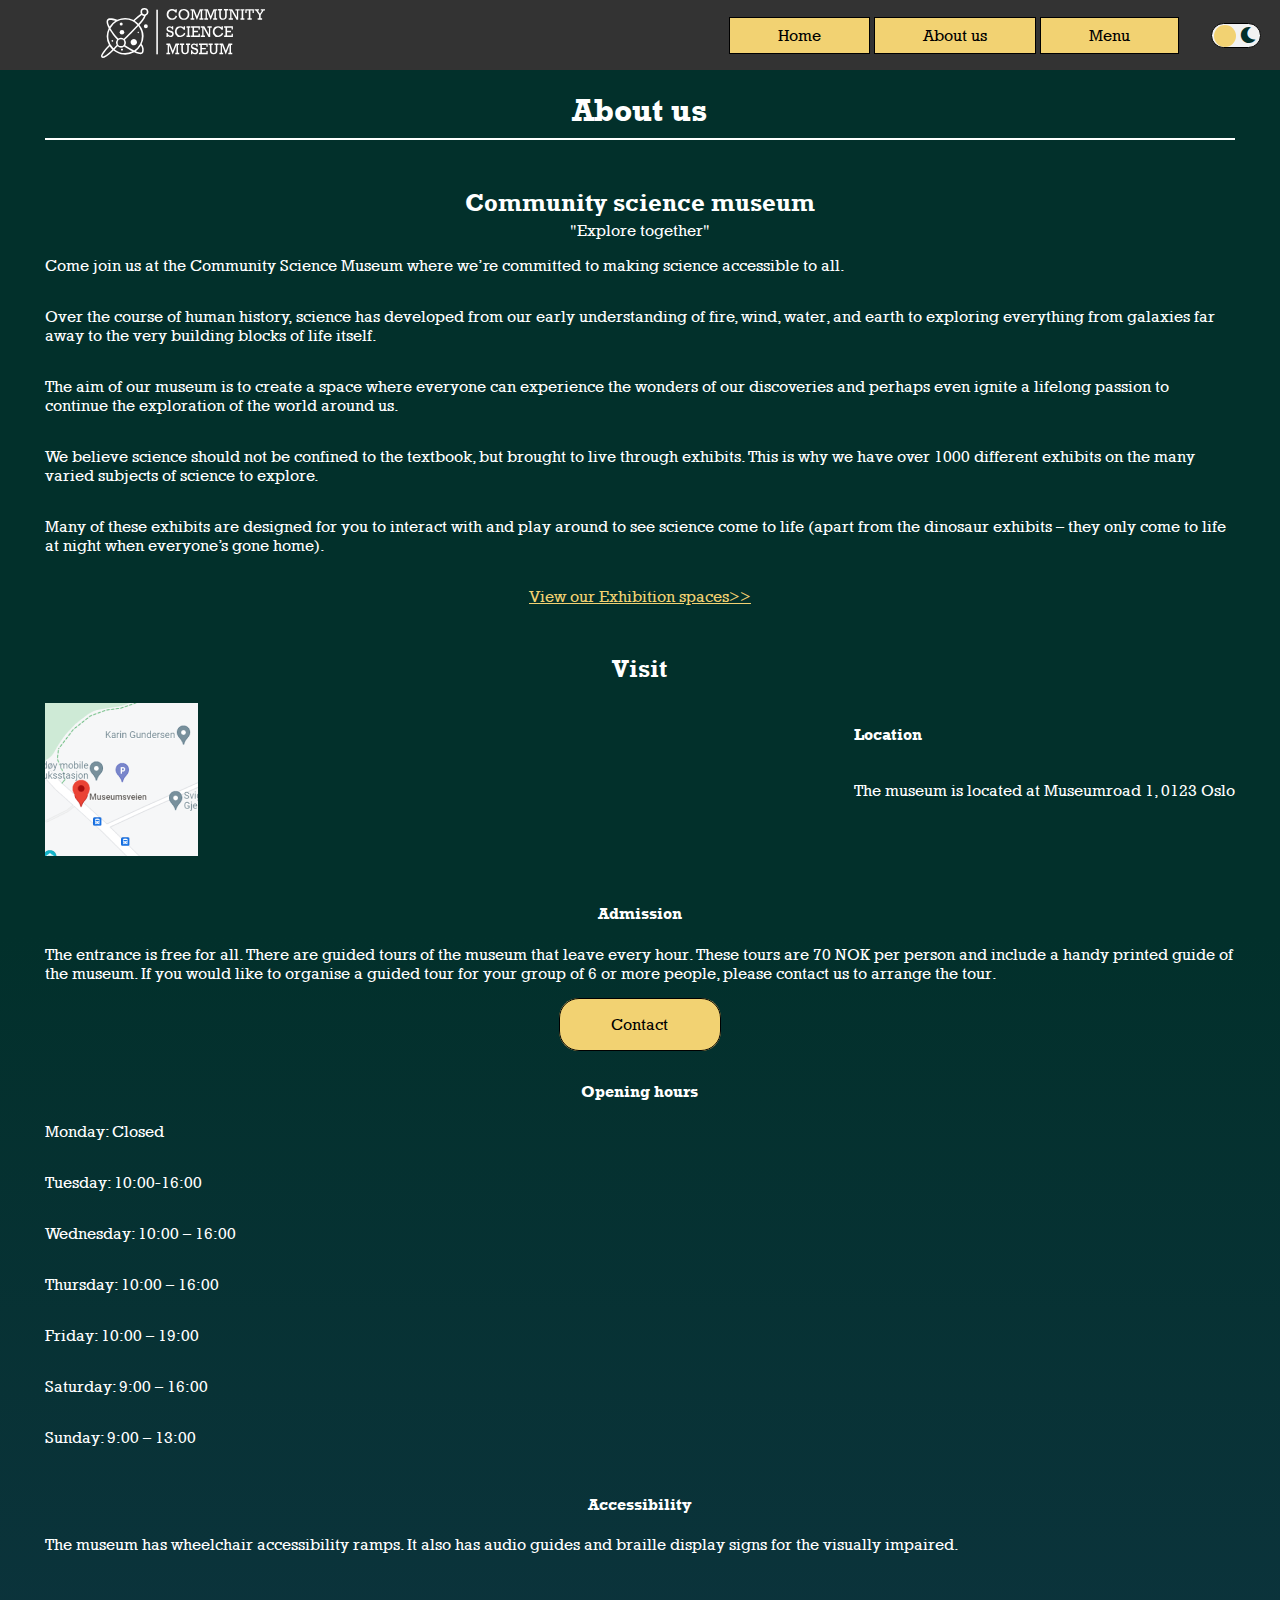
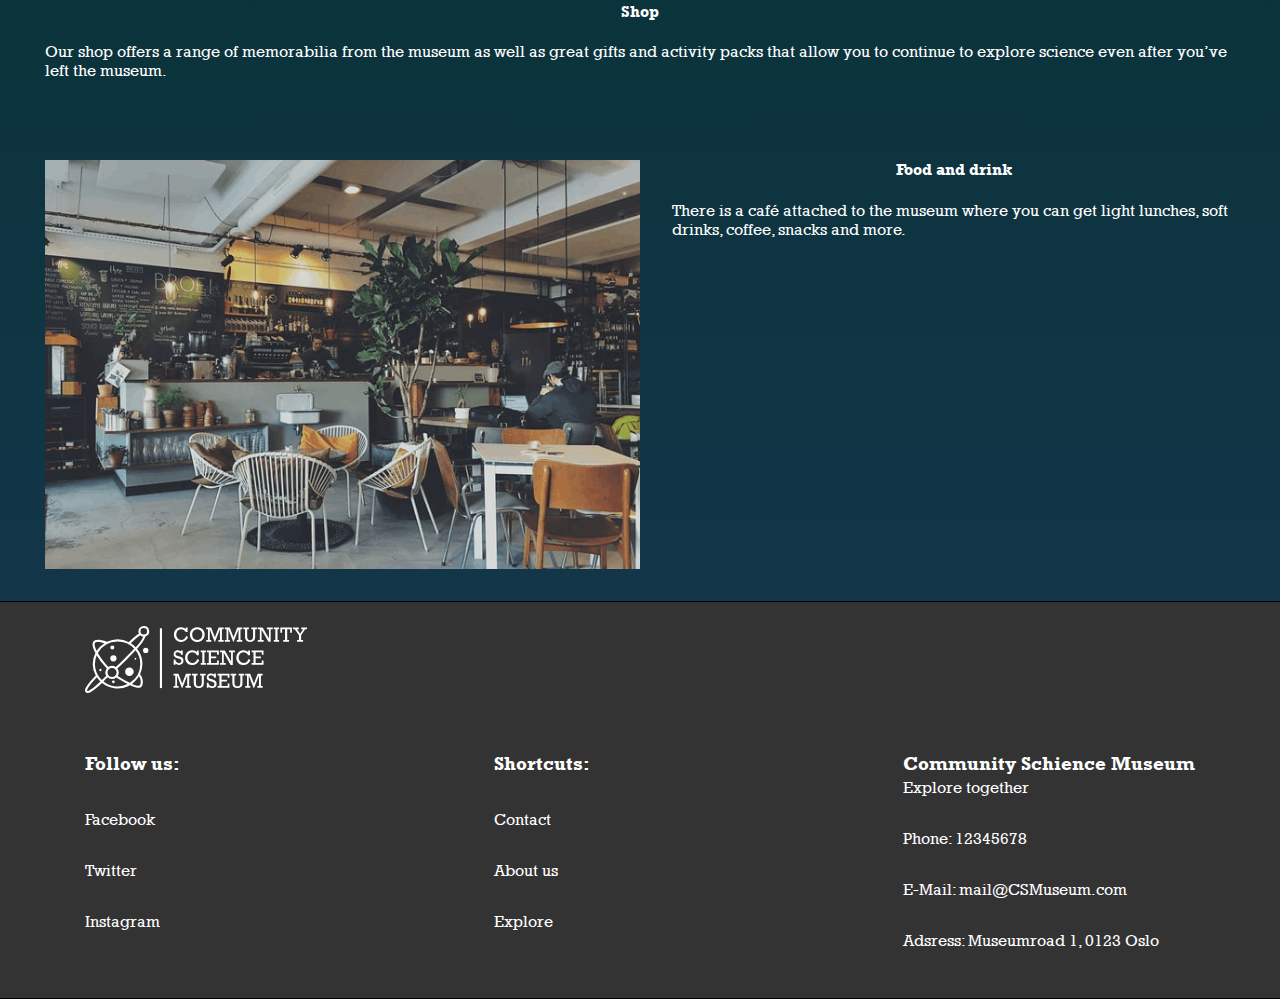
==== about-us.html @ a2ff971e "home-page and about-page" ====
<!DOCTYPE html>
<html lang="en">
  <head>
    <meta charset="UTF-8" />
    <meta http-equiv="X-UA-Compatible" content="IE=edge" />
    <meta name="viewport" content="width=device-width, initial-scale=1.0" />
    <link
      rel="stylesheet"
      href="https://cdnjs.cloudflare.com/ajax/libs/font-awesome/5.15.4/css/all.min.css"
      integrity="sha512-1ycn6IcaQQ40/MKBW2W4Rhis/DbILU74C1vSrLJxCq57o941Ym01SwNsOMqvEBFlcgUa6xLiPY/NS5R+E6ztJQ=="
      crossorigin="anonymous"
      referrerpolicy="no-referrer"
    />
    <link rel="stylesheet" href="./css/styles.css" />
    <link rel="stylesheet" href="./css/header.css" />
    <link rel="stylesheet" href="./css/footer.css" />
    <link rel="stylesheet" href="./css/about.css" />
    <title>about</title>
  </head>
  <body>
    <label for="light-switch" class="light-switch-icon moon"
      ><i class="fas fa-moon"></i
    ></label>
    <label for="light-switch" class="light-switch-icon sun"
      ><i class="fas fa-sun"></i
    ></label>
    <input type="checkbox" id="light-switch" />
    <div class="theme">
      <header class="header">
        <div class="header-content">
          <div class="header-section mobile-only">
            <label for="hamburger-menu" class="hamburger-menu-icon mobile-only">
              <i class="fas fa-bars"></i>
            </label>
            <div class="hamburger-menu-dropdown">
              <input id="hamburger-menu" type="checkbox" />
              <ul class="app-navigation-drawer mobile-only">
                <li><a href="index.html">Home</a></li>
                <li><a href="explore.html">Explore</a></li>
                <li><a href="exhibition-spaces.html">Exhibition spaces</a></li>
                <li><a href="special-events.html">Special events</a></li>
                <li><a href="contact.html">Contact</a></li>
                <li><a href="about-us.html">About us</a></li>
              </ul>
            </div>
          </div>
          <div class="header-section">
            <span class="logo">
              <a href="/"
                ><img
                  src="./assets/img/logo-svg-white.svg"
                  alt="museum logo"
                  class="logo-white" /><img
                  src="./assets/img/logo-svg-black.svg"
                  alt="museum logo"
                  class="logo-black"
              /></a>
            </span>
          </div>
          <div class="header-section mobile-only"></div>
          <div class="navigation-desktop desktop-only">
            <a href="/" class="navigation-item">Home</a>
            <a href="about-us.html" class="navigation-item">About us</a>
            <label class="menu-desktop navigation-item" for="menu-desktop"
              >Menu</label
            >
            <input type="checkbox" name="menu" id="menu-desktop" />
            <ul class="dropdown-menu-desktop">
              <li><a href="explore.html">Explore</a></li>
              <li><a href="exhibition-spaces.html">Exhibition spaces</a></li>
              <li><a href="special-events.html">Special events</a></li>
              <li><a href="contact.html">Contact</a></li>
            </ul>
          </div>
        </div>
      </header>
      <main>
        <div class="about-container">
          <h1 class="heading text">About us</h1>
          <h2 class="sub-heading text">Community science museum</h2>
          <p class="slogan text">"Explore together"</p>
          <p class="info text">
            Come join us at the Community Science Museum where we’re committed
            to making science accessible to all.
          </p>
          <p class="info text">
            Over the course of human history, science has developed from our
            early understanding of fire, wind, water, and earth to exploring
            everything from galaxies far away to the very building blocks of
            life itself.
          </p>
          <p class="info text">
            The aim of our museum is to create a space where everyone can
            experience the wonders of our discoveries and perhaps even ignite a
            lifelong passion to continue the exploration of the world around us.
          </p>
          <p class="info text">
            We believe science should not be confined to the textbook, but
            brought to live through exhibits. This is why we have over 1000
            different exhibits on the many varied subjects of science to
            explore.
          </p>
          <p class="info text">
            Many of these exhibits are designed for you to interact with and
            play around to see science come to life (apart from the dinosaur
            exhibits – they only come to life at night when everyone’s gone
            home).
          </p>
          <a href="exhibition.html" class="link"
            >View our Exhibition spaces>></a
          >
          <h2 class="sub-heading text">Visit</h2>
          <div class="location">
            <img
              src="./assets/img/map-location.png"
              alt="map"
              class="location-pic"
            />
            <div class="location-info">
              <h4 class="text">Location</h4>
              <p class="text">
                The museum is located at Museumroad 1, 0123 Oslo
              </p>
            </div>
          </div>
          <div class="admission">
            <h4 class="sub-heading text">Admission</h4>
            <p class="info text">
              The entrance is free for all. There are guided tours of the museum
              that leave every hour. These tours are 70 NOK per person and
              include a handy printed guide of the museum. If you would like to
              organise a guided tour for your group of 6 or more people, please
              contact us to arrange the tour.
            </p>
            <a href="contact.html" class="about-button">Contact</a>
          </div>
          <div class="opening-hours">
            <h4 class="sub-heading text">Opening hours</h4>
            <p class="info text">Monday: Closed</p>
            <p class="info text">Tuesday: 10:00-16:00</p>
            <p class="info text">Wednesday: 10:00 – 16:00</p>
            <p class="info text">Thursday: 10:00 – 16:00</p>
            <p class="info text">Friday: 10:00 – 19:00</p>
            <p class="info text">Saturday: 9:00 – 16:00</p>
            <p class="info text">Sunday: 9:00 – 13:00</p>
          </div>
          <div class="accessibility">
            <h4 class="sub-heading text">Accessibility</h4>
            <p class="info text">
              The museum has wheelchair accessibility ramps. It also has audio
              guides and braille display signs for the visually impaired.
            </p>
          </div>
          <div class="shop">
            <h4 class="sub-heading text">Shop</h4>
            <p class="info text">
              Our shop offers a range of memorabilia from the museum as well as
              great gifts and activity packs that allow you to continue to
              explore science even after you’ve left the museum.
            </p>
          </div>
          <div class="cafe">
            <img
              src="./assets/img/cafe-about.png"
              alt="food and drink"
              class="cafe-pic"
            />
            <div class="cafe-info">
              <h4 class="sub-heading text">Food and drink</h4>
              <p class="info text">
                There is a café attached to the museum where you can get light
                lunches, soft drinks, coffee, snacks and more.
              </p>
            </div>
          </div>
        </div>
      </main>
      <footer class="footer">
        <div class="footer-content">
          <div class="footer-section">
            <img
              src="./assets/img/logo-svg-white.svg"
              alt="science-museum"
              class="logo-white footer-logo"
            />
            <img
              src="./assets/img/logo-svg-black.svg"
              alt="science-museum"
              class="logo-black footer-logo"
            />
          </div>
          <div class="footer-flex-container">
            <div class="footer-section">
              <h3 class="footer-heading">Follow us:</h3>
              <div class="footer-info">
                <p>Facebook</p>
                <p>Twitter</p>
                <p>Instagram</p>
              </div>
            </div>
            <div class="footer-section">
              <h3 class="footer-heading">Shortcuts:</h3>
              <div class="footer-info">
                <a href="contact.html" class="footer-links">Contact</a>
                <a href="about-us.html" class="footer-links">About us</a>
                <a href="explore.html" class="footer-links">Explore</a>
              </div>
            </div>
            <div class="footer-section">
              <h3 class="footer-heading">Community Schience Museum</h3>
              <p class="footer-slogan">Explore together</p>
              <p>Phone: 12345678</p>
              <p>E-Mail: mail@CSMuseum.com</p>
              <p>Adsress: Museumroad 1, 0123 Oslo</p>
            </div>
          </div>
        </div>
      </footer>
    </div>
  </body>
</html>
---- css/styles.css ----
@font-face {
  font-family: "rockwell";
  src: url("../assets/font/rockwell-normal.ttf");
  font-weight: normal;
  font-style: normal;
}

@font-face {
  font-family: "rockwell";
  src: url("../assets/font/rockwell-bold.ttf");
  font-weight: bold;
  font-style: normal;
}

body {
  margin: 0;
  font-family: "rockwell";
}

* {
  box-sizing: border-box;
}

h1,
h2,
h3,
h4,
h5 {
  font-weight: bold;
}

.theme {
  min-height: 100vh;
  background: rgb(2, 48, 43);
  background: linear-gradient(
    180deg,
    rgba(2, 48, 43, 1) 36%,
    rgba(24, 56, 83, 1) 100%
  );
}

#light-switch:checked + .theme {
  background: rgb(242, 210, 114);
  background: linear-gradient(
    180deg,
    rgba(242, 210, 114, 0.6982143199076505) 0%,
    rgba(255, 255, 255, 1) 100%
  );
}

#light-switch:checked + .theme .text {
  color: #000;
}

#light-switch:checked + .theme .heading {
  border-bottom: 2px solid #000;
}

#light-switch:checked + .theme .link {
  color: #163a59;
}

.hero-banner {
  height: 342px;
  width: 100%;
  background-image: url("../assets/img/hero-banner.jpg");
  background-position: center;
  background-repeat: no-repeat;
  background-size: cover;
  position: relative;
  display: flex;
  justify-content: center;
  z-index: 10;
}

.logo-hero-banner {
  z-index: 20;
  width: 90%;
  position: absolute;
  top: 1rem;
  padding: 1rem;
  background-color: #ffffff60;
  border-radius: 20px;
}

.desktop-only {
  display: none;
}

.explore-exhibition {
  display: flex;
  flex-direction: column;
  align-items: center;
  position: relative;
}

.home-page-pic {
  margin-top: 2rem;
  width: 92%;
  border-radius: 20px;
}

.explore-exhibition-info {
  color: #fff;
  padding: 1rem;
  width: 87%;
  background-color: #00000095;
  border-radius: 20px;
  position: absolute;
  top: 20%;
}

.home-page-button {
  margin: 2rem 0;
  padding: 1rem 3.2rem;
  background-color: #f2d272;
  text-decoration: none;
  color: #000;
  border-radius: 20px;
  border: 1px solid #000;
}

.exhibition-button {
  padding: 1rem;
}

@media screen and (min-width: 767px) {
  .mobile-only {
    display: none;
  }

  .desktop-only {
    display: block;
  }

  .hero-banner {
    height: 533px;
    justify-content: flex-start;
  }

  .overlay {
    width: 50%;
    background-color: #ffffff60;
  }

  .logo-hero-banner {
    top: 9rem;
    left: 1rem;
    width: 48%;
    padding: 0;
    background-color: transparent;
  }

  .flex-container {
    max-width: 1110px;
    margin: 0 auto;
    display: flex;
    flex-direction: row;
    justify-content: space-between;
  }

  .explore-exhibition {
    margin: 6rem 0;
  }
}
---- css/header.css ----
.header {
  width: 100%;
  background-color: #333;
  padding: 0.5rem 0;
}

.header-content {
  width: 100%;
  margin: 0 auto;
  padding: 0 1rem;
  display: flex;
  flex-direction: row;
  justify-content: space-between;
  align-items: center;
}

.header-section {
  position: relative;
}

.hamburger-menu {
  position: absolute;
}

.hamburger-menu-dropdown {
  z-index: 20;
}

#hamburger-menu {
  opacity: 0;
  position: absolute;
}

.hamburger-menu-icon i {
  color: #f2d272;
  font-size: 34px;
  cursor: pointer;
}

.app-navigation-drawer {
  display: none;
  background: #333;
  padding: 1em;
  list-style: none;
  position: absolute;
  width: 200px;
  left: -1rem;
  z-index: 20;
}

.app-navigation-drawer li {
  padding: 1em;
}

.app-navigation-drawer a {
  text-decoration: none;
  list-style-type: none;
  color: #fff;
}

.app-navigation-drawer a:hover {
  text-decoration: underline;
}

#hamburger-menu:checked ~ .app-navigation-drawer {
  display: flex;
  flex-direction: column;
}

.logo a img {
  height: 50px;
  margin-right: 2rem;
}

.logo-black {
  display: none;
}

#light-switch {
  appearance: none;
  -webkit-appearance: none;
  -moz-appearance: none;
  -o-appearance: none;
  width: 50px;
  height: 25px;
  background: #f2f2f2;
  border-radius: 22px;
  cursor: pointer;
  outline: none;
  transition: 0.3s linear;
  border: 1px solid #000;
  position: absolute;
  right: 1rem;
  top: 1.25rem;
}

.light-switch-icon {
  position: absolute;
  top: 1.6rem;
  z-index: 20;
}

.light-switch-icon.moon {
  right: 1.5rem;
  color: rgb(2, 48, 43);
}

.light-switch-icon.sun {
  right: 3rem;
  color: #f2d272;
}

#light-switch::before {
  content: "";
  position: absolute;
  width: 22px;
  height: 22px;
  background-color: #f2d272;
  border-radius: 35px;
  top: 1px;
  left: 2px;
  cursor: pointer;
  transition: 0.3s linear;
  z-index: 30;
}

#light-switch:checked + .theme .header {
  background-color: #f2f2f2;
  border-bottom: 1px solid #000;
}

#light-switch:checked + .theme .header .logo-black {
  display: block;
}

#light-switch:checked + .theme .header .logo-white {
  display: none;
}

#light-switch:checked + .theme .header i {
  color: black;
}

#light-switch:checked + .theme .header .app-navigation-drawer {
  background-color: #f2f2f2;
  top: 35px;
  border-right: 1px solid #000;
  border-bottom: 1px solid #000;
}

#light-switch:checked + .theme .header .app-navigation-drawer a {
  color: black;
}

#light-switch:checked::before {
  left: 25px;
}

#light-switch:checked {
  background-color: #333;
  transition: 0.3s linear;
}

@media screen and (min-width: 767px) {
  .header-content {
    max-width: 1110px;
    padding-right: 5rem;
  }

  .navigation-desktop {
    position: relative;
  }

  .navigation-item {
    text-decoration: none;
    color: #000;
    padding: 0.5rem 3rem;
    background-color: #f2d272;
    border: 1px solid #000;
  }

  .navigation-item:hover {
    text-decoration: underline;
  }

  .menu-desktop {
    cursor: pointer;
  }

  #menu-desktop {
    opacity: 0;
    position: absolute;
  }

  .dropdown-menu-desktop {
    z-index: 20;
    position: absolute;
    background: #333;
    padding: 1rem;
    display: none;
    list-style-type: none;
    flex-direction: column;
    right: 0;
    top: 1.67rem;
  }

  .dropdown-menu-desktop li {
    padding: 0.75rem;
  }

  .dropdown-menu-desktop li a {
    text-decoration: none;
    color: #fff;
  }

  .dropdown-menu-desktop li a:hover {
    text-decoration: underline;
  }

  #menu-desktop:checked ~ .dropdown-menu-desktop {
    display: flex;
    flex-direction: column;
  }

  #light-switch:checked + .theme .header .dropdown-menu-desktop {
    background-color: #f2f2f2;
    border-bottom: 1px solid #000;
    border-left: 1px solid #000;
    border-right: 1px solid #000;
  }

  #light-switch:checked + .theme .header .dropdown-menu-desktop li a {
    color: #000;
  }
}

@media screen and (min-width: 1240px) {
  .header-content {
    padding-right: 1rem;
  }
}
---- css/footer.css ----
#light-switch:checked + .theme .footer .logo-black {
  display: block;
}

#light-switch:checked + .theme .footer .logo-white {
  display: none;
}

.footer {
  background-color: #333;
  text-align: center;
  border-top: 1px solid #000;
  border-bottom: 1px solid #000;
}

.footer-content {
  width: 90%;
  margin: 0 auto;
}

.footer-section {
  display: flex;
  flex-direction: column;
  color: #fff;
  margin: 2rem 0;
}

.footer-logo {
  width: 50%;
  margin: 0 auto;
}

.footer-info {
  display: flex;
  flex-direction: row;
  justify-content: space-between;
}

.footer-links {
  text-decoration: none;
  color: #fff;
}

.footer-links:hover {
  text-decoration: underline;
}

.footer-slogan {
  margin-top: -1rem;
}

#light-switch:checked + .theme .footer {
  background-color: #f2f2f2;
}

#light-switch:checked + .theme .footer-section {
  color: #000;
}

#light-switch:checked + .theme .footer-links {
  color: #000;
}

@media screen and (min-width: 767px) {
  .footer {
    text-align: left;
  }

  .footer-content {
    max-width: 1110px;
  }

  .footer-section {
    margin-top: 0.5rem;
  }

  .footer-flex-container {
    display: flex;
    flex-direction: row;
    justify-content: space-between;
  }

  .footer-logo {
    width: 20%;
    margin: 1rem 0 0 0;
  }

  .footer-info {
    display: flex;
    flex-direction: column;
  }

  .footer-links {
    margin: 1rem 0;
  }
}
---- css/about.css ----
.about-container {
  max-width: 93%;
  margin: 0 auto;
  text-align: center;
}

.heading {
  padding-bottom: 0.5rem;
  border-bottom: 2px solid #fff;
  width: 100%;
}

.slogan {
  margin-top: -1rem;
}

.text {
  color: #fff;
}

.info {
  text-align: left;
  margin-bottom: 2rem;
}

.link {
  color: #f2d272;
}

.sub-heading {
  margin-top: 3rem;
}

.location {
  display: flex;
  flex-direction: row;
  justify-content: space-between;
}

.location-info {
  display: flex;
  flex-direction: column;
  text-align: left;
  margin-left: 2rem;
}

.about-button {
  padding: 1rem 3.2rem;
  background-color: #f2d272;
  text-decoration: none;
  color: #000;
  border-radius: 20px;
  border: 1px solid #000;
}

.info {
  text-align: left;
}

.cafe {
  display: flex;
  flex-direction: row;
  justify-content: space-between;
}

.cafe-pic {
  width: 50%;
  height: 50%;
  margin: 3rem 2rem 2rem 0;
}
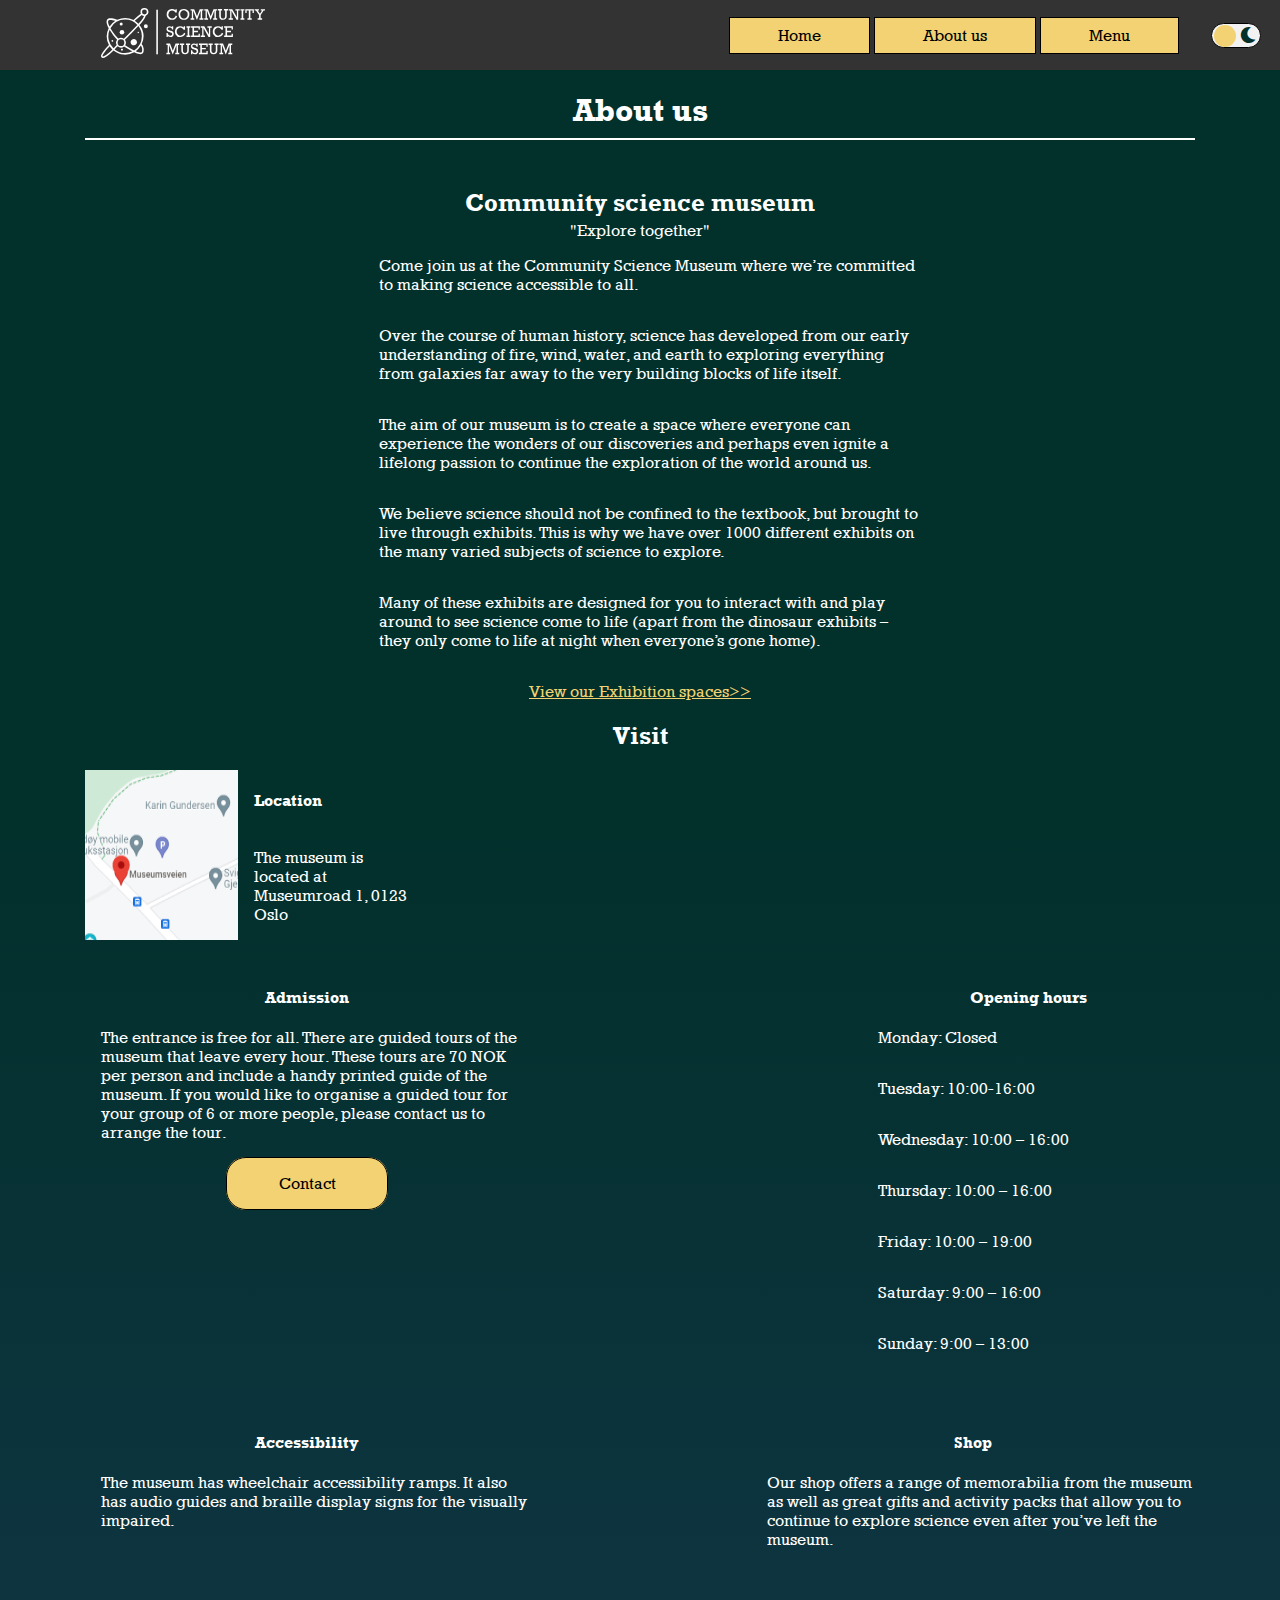
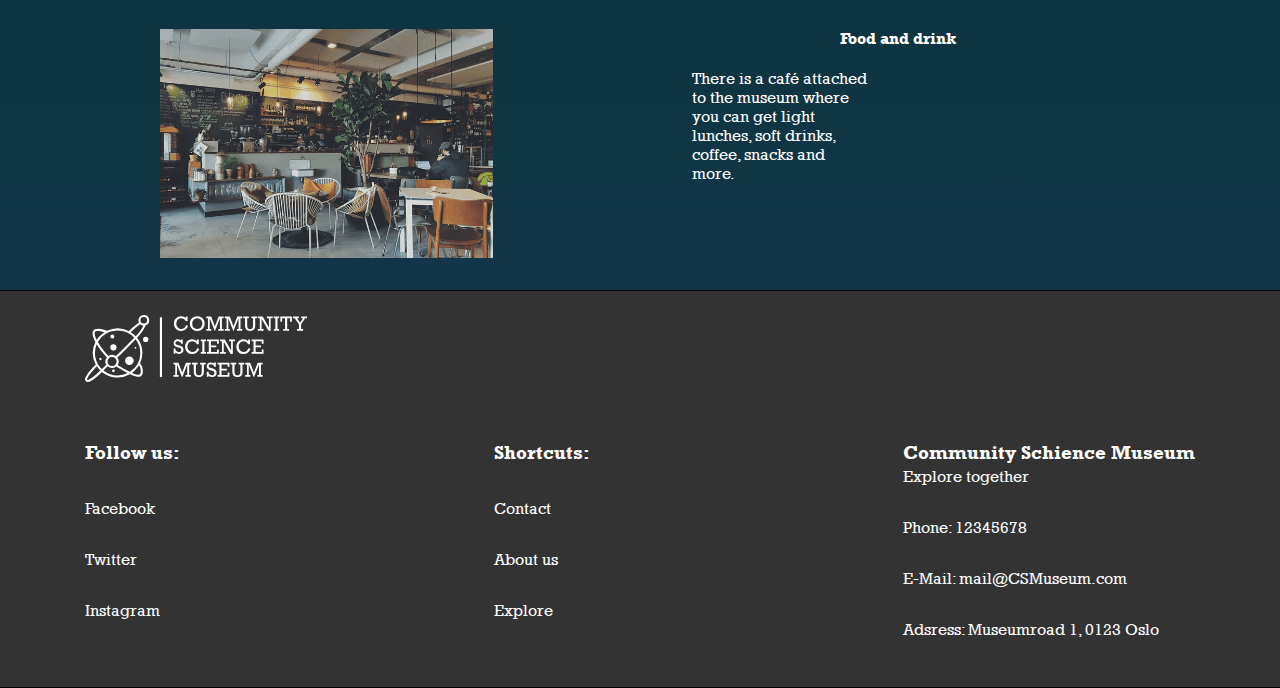
==== commit dc6130ec: "started contact-page" ====
--- a/about-us.html
+++ b/about-us.html
@@ -77,39 +77,42 @@
       <main>
         <div class="about-container">
           <h1 class="heading text">About us</h1>
-          <h2 class="sub-heading text">Community science museum</h2>
-          <p class="slogan text">"Explore together"</p>
-          <p class="info text">
-            Come join us at the Community Science Museum where we’re committed
-            to making science accessible to all.
-          </p>
-          <p class="info text">
-            Over the course of human history, science has developed from our
-            early understanding of fire, wind, water, and earth to exploring
-            everything from galaxies far away to the very building blocks of
-            life itself.
-          </p>
-          <p class="info text">
-            The aim of our museum is to create a space where everyone can
-            experience the wonders of our discoveries and perhaps even ignite a
-            lifelong passion to continue the exploration of the world around us.
-          </p>
-          <p class="info text">
-            We believe science should not be confined to the textbook, but
-            brought to live through exhibits. This is why we have over 1000
-            different exhibits on the many varied subjects of science to
-            explore.
-          </p>
-          <p class="info text">
-            Many of these exhibits are designed for you to interact with and
-            play around to see science come to life (apart from the dinosaur
-            exhibits – they only come to life at night when everyone’s gone
-            home).
-          </p>
-          <a href="exhibition.html" class="link"
-            >View our Exhibition spaces>></a
-          >
-          <h2 class="sub-heading text">Visit</h2>
+          <div class="museum-container">
+            <h2 class="sub-heading text">Community science museum</h2>
+            <p class="slogan text">"Explore together"</p>
+            <p class="info text">
+              Come join us at the Community Science Museum where we’re committed
+              to making science accessible to all.
+            </p>
+            <p class="info text">
+              Over the course of human history, science has developed from our
+              early understanding of fire, wind, water, and earth to exploring
+              everything from galaxies far away to the very building blocks of
+              life itself.
+            </p>
+            <p class="info text">
+              The aim of our museum is to create a space where everyone can
+              experience the wonders of our discoveries and perhaps even ignite
+              a lifelong passion to continue the exploration of the world around
+              us.
+            </p>
+            <p class="info text">
+              We believe science should not be confined to the textbook, but
+              brought to live through exhibits. This is why we have over 1000
+              different exhibits on the many varied subjects of science to
+              explore.
+            </p>
+            <p class="info text">
+              Many of these exhibits are designed for you to interact with and
+              play around to see science come to life (apart from the dinosaur
+              exhibits – they only come to life at night when everyone’s gone
+              home).
+            </p>
+            <a href="exhibition.html" class="link"
+              >View our Exhibition spaces>></a
+            >
+          </div>
+          <h2 class="visit-heading text">Visit</h2>
           <div class="location">
             <img
               src="./assets/img/map-location.png"
@@ -123,41 +126,45 @@
               </p>
             </div>
           </div>
-          <div class="admission">
-            <h4 class="sub-heading text">Admission</h4>
-            <p class="info text">
-              The entrance is free for all. There are guided tours of the museum
-              that leave every hour. These tours are 70 NOK per person and
-              include a handy printed guide of the museum. If you would like to
-              organise a guided tour for your group of 6 or more people, please
-              contact us to arrange the tour.
-            </p>
-            <a href="contact.html" class="about-button">Contact</a>
-          </div>
-          <div class="opening-hours">
-            <h4 class="sub-heading text">Opening hours</h4>
-            <p class="info text">Monday: Closed</p>
-            <p class="info text">Tuesday: 10:00-16:00</p>
-            <p class="info text">Wednesday: 10:00 – 16:00</p>
-            <p class="info text">Thursday: 10:00 – 16:00</p>
-            <p class="info text">Friday: 10:00 – 19:00</p>
-            <p class="info text">Saturday: 9:00 – 16:00</p>
-            <p class="info text">Sunday: 9:00 – 13:00</p>
-          </div>
-          <div class="accessibility">
-            <h4 class="sub-heading text">Accessibility</h4>
-            <p class="info text">
-              The museum has wheelchair accessibility ramps. It also has audio
-              guides and braille display signs for the visually impaired.
-            </p>
-          </div>
-          <div class="shop">
-            <h4 class="sub-heading text">Shop</h4>
-            <p class="info text">
-              Our shop offers a range of memorabilia from the museum as well as
-              great gifts and activity packs that allow you to continue to
-              explore science even after you’ve left the museum.
-            </p>
+          <div class="admission-opening-hours-flex-container">
+            <div class="admission">
+              <h4 class="sub-heading text">Admission</h4>
+              <p class="info text">
+                The entrance is free for all. There are guided tours of the
+                museum that leave every hour. These tours are 70 NOK per person
+                and include a handy printed guide of the museum. If you would
+                like to organise a guided tour for your group of 6 or more
+                people, please contact us to arrange the tour.
+              </p>
+              <a href="contact.html" class="about-button">Contact</a>
+            </div>
+            <div class="opening-hours">
+              <h4 class="sub-heading text">Opening hours</h4>
+              <p class="info text">Monday: Closed</p>
+              <p class="info text">Tuesday: 10:00-16:00</p>
+              <p class="info text">Wednesday: 10:00 – 16:00</p>
+              <p class="info text">Thursday: 10:00 – 16:00</p>
+              <p class="info text">Friday: 10:00 – 19:00</p>
+              <p class="info text">Saturday: 9:00 – 16:00</p>
+              <p class="info text">Sunday: 9:00 – 13:00</p>
+            </div>
+          </div>
+          <div class="accessebility-shop-flex-container">
+            <div class="accessibility">
+              <h4 class="sub-heading text">Accessibility</h4>
+              <p class="info text">
+                The museum has wheelchair accessibility ramps. It also has audio
+                guides and braille display signs for the visually impaired.
+              </p>
+            </div>
+            <div class="shop">
+              <h4 class="sub-heading text">Shop</h4>
+              <p class="info text">
+                Our shop offers a range of memorabilia from the museum as well
+                as great gifts and activity packs that allow you to continue to
+                explore science even after you’ve left the museum.
+              </p>
+            </div>
           </div>
           <div class="cafe">
             <img
@@ -167,7 +174,7 @@
             />
             <div class="cafe-info">
               <h4 class="sub-heading text">Food and drink</h4>
-              <p class="info text">
+              <p class="cafe-info info text">
                 There is a café attached to the museum where you can get light
                 lunches, soft drinks, coffee, snacks and more.
               </p>
--- a/css/styles.css
+++ b/css/styles.css
@@ -37,6 +37,16 @@
     rgba(2, 48, 43, 1) 36%,
     rgba(24, 56, 83, 1) 100%
   );
+}
+
+.heading {
+  padding-bottom: 0.5rem;
+  border-bottom: 2px solid #fff;
+  width: 100%;
+}
+
+.text {
+  color: #fff;
 }
 
 #light-switch:checked + .theme {
--- a/css/about.css
+++ b/css/about.css
@@ -68,3 +68,75 @@
   height: 50%;
   margin: 3rem 2rem 2rem 0;
 }
+
+@media screen and (min-width: 767px) {
+  .admission-opening-hours-flex-container {
+    display: flex;
+    flex-direction: row;
+    justify-content: space-between;
+  }
+
+  .accessebility-shop-flex-container {
+    display: flex;
+    flex-direction: row;
+    justify-content: space-between;
+  }
+
+  .about-container {
+    max-width: 1110px;
+  }
+
+  .museum-container {
+    width: 50%;
+    margin: 0 auto;
+  }
+
+  .admission {
+    width: 40%;
+  }
+
+  .accessibility {
+    width: 40%;
+  }
+
+  .shop {
+    width: 40%;
+  }
+
+  .opening-hours {
+    width: 30%;
+  }
+
+  .sub-heading {
+    text-align: center;
+  }
+
+  .location {
+    justify-content: space-around;
+    width: 30%;
+  }
+
+  .location-info {
+    margin-left: 1rem;
+  }
+
+  .visit-heading {
+    text-align: center;
+  }
+
+  .cafe-pic {
+    width: 30%;
+  }
+
+  .cafe-info {
+    width: 40%;
+  }
+
+  .cafe {
+    justify-content: space-around;
+  }
+
+  .info {
+    margin-left: 1rem;
+  }
+}
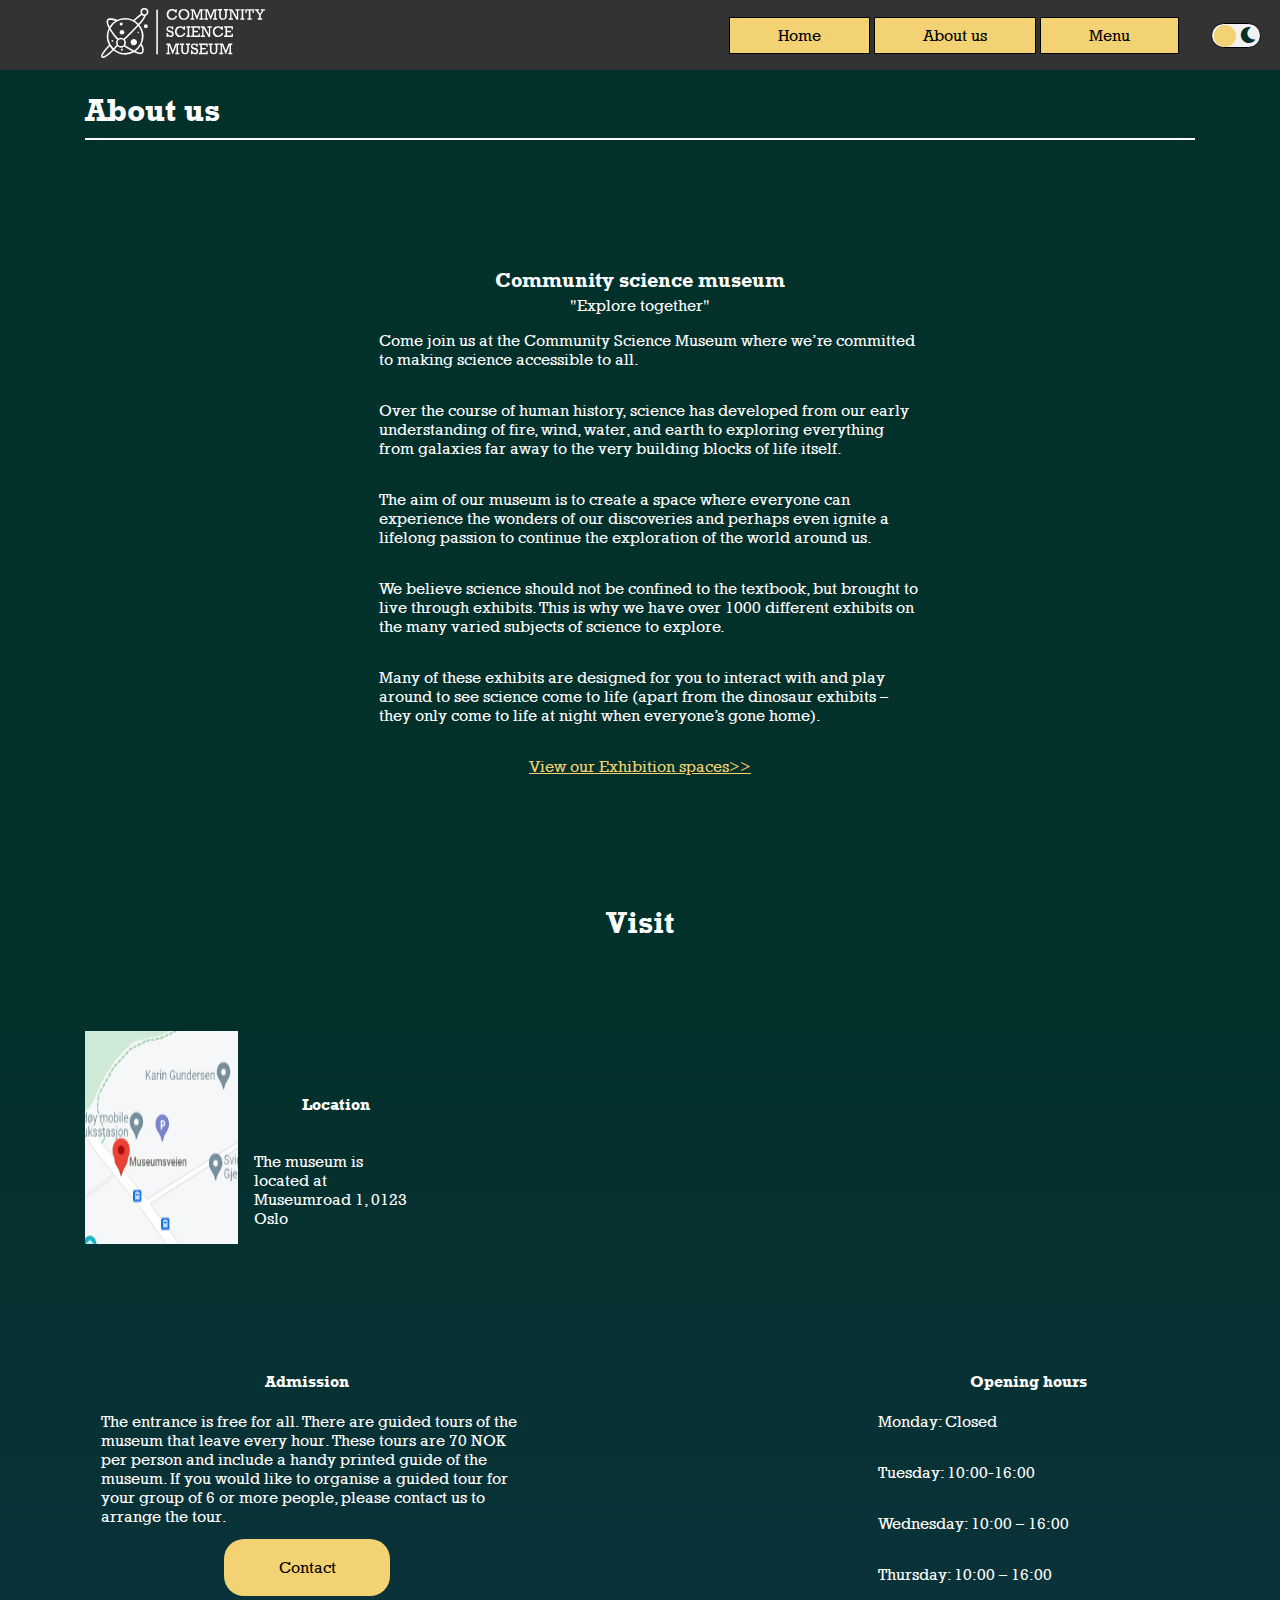
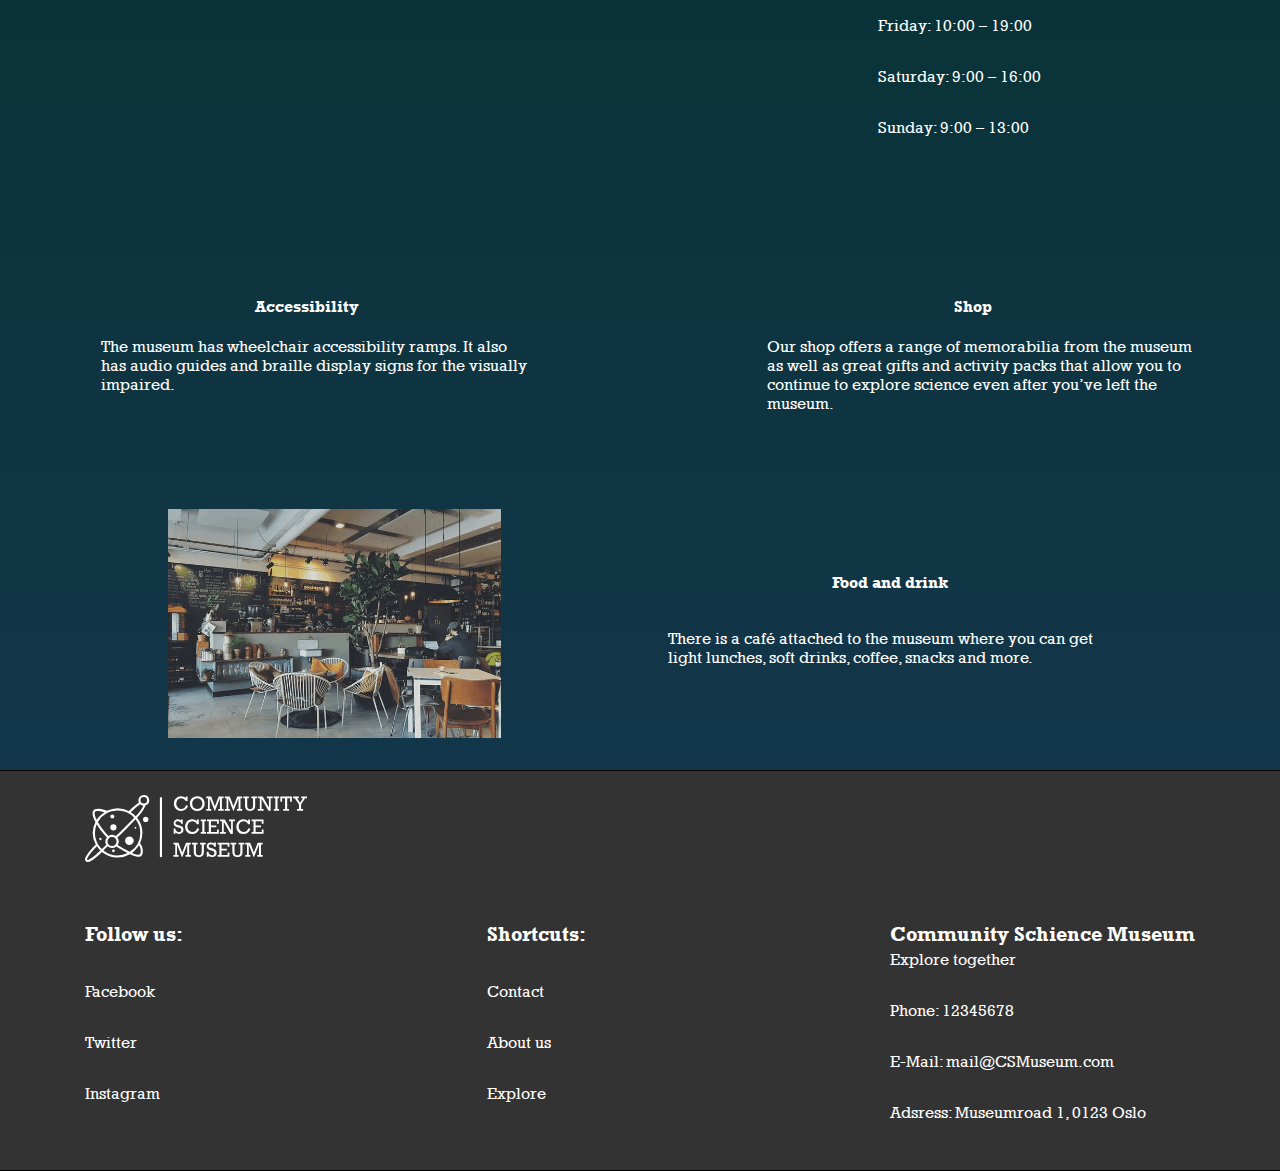
==== commit 0fc019f2: "Created every page, finished special events-page, and fixed footer" ====
--- a/about-us.html
+++ b/about-us.html
@@ -78,7 +78,7 @@
         <div class="about-container">
           <h1 class="heading text">About us</h1>
           <div class="museum-container">
-            <h2 class="sub-heading text">Community science museum</h2>
+            <h3 class="sub-heading text">Community science museum</h3>
             <p class="slogan text">"Explore together"</p>
             <p class="info text">
               Come join us at the Community Science Museum where we’re committed
@@ -108,11 +108,11 @@
               exhibits – they only come to life at night when everyone’s gone
               home).
             </p>
-            <a href="exhibition.html" class="link"
+            <a href="exhibition-spaces.html" class="link"
               >View our Exhibition spaces>></a
             >
           </div>
-          <h2 class="visit-heading text">Visit</h2>
+          <h2 class="sub-heading text">Visit</h2>
           <div class="location">
             <img
               src="./assets/img/map-location.png"
@@ -120,7 +120,7 @@
               class="location-pic"
             />
             <div class="location-info">
-              <h4 class="text">Location</h4>
+              <h4 class="text sub-heading">Location</h4>
               <p class="text">
                 The museum is located at Museumroad 1, 0123 Oslo
               </p>
@@ -173,8 +173,8 @@
               class="cafe-pic"
             />
             <div class="cafe-info">
-              <h4 class="sub-heading text">Food and drink</h4>
-              <p class="cafe-info info text">
+              <h4 class="text sub-heading">Food and drink</h4>
+              <p class="text">
                 There is a café attached to the museum where you can get light
                 lunches, soft drinks, coffee, snacks and more.
               </p>
@@ -200,9 +200,9 @@
             <div class="footer-section">
               <h3 class="footer-heading">Follow us:</h3>
               <div class="footer-info">
-                <p>Facebook</p>
-                <p>Twitter</p>
-                <p>Instagram</p>
+                <a href="#" class="footer-links">Facebook</a>
+                <a href="#" class="footer-links">Twitter</a>
+                <a href="#" class="footer-links">Instagram</a>
               </div>
             </div>
             <div class="footer-section">
--- a/css/styles.css
+++ b/css/styles.css
@@ -43,6 +43,7 @@
   padding-bottom: 0.5rem;
   border-bottom: 2px solid #fff;
   width: 100%;
+  text-align: center;
 }
 
 .text {
@@ -117,7 +118,7 @@
   background-color: #00000095;
   border-radius: 20px;
   position: absolute;
-  top: 20%;
+  top: 22%;
 }
 
 .home-page-button {
@@ -127,14 +128,34 @@
   text-decoration: none;
   color: #000;
   border-radius: 20px;
-  border: 1px solid #000;
+  border: 3px solid #00000000;
+}
+
+.home-page-button:hover {
+  text-decoration: underline;
+  border: 3px solid #000;
 }
 
 .exhibition-button {
   padding: 1rem;
 }
 
+.special-events {
+  background-image: url("../assets/img/special-events-banner.png");
+  height: 543px;
+  width: 100%;
+  background-position: center;
+  background-repeat: no-repeat;
+  background-size: cover;
+  display: flex;
+  filter: blur(4px);
+}
+
 @media screen and (min-width: 767px) {
+  .heading {
+    text-align: left;
+  }
+
   .mobile-only {
     display: none;
   }
--- a/css/about.css
+++ b/css/about.css
@@ -1,3 +1,11 @@
+h2 {
+  font-size: 30px;
+}
+
+h3 {
+  font-size: 20px;
+}
+
 .about-container {
   max-width: 93%;
   margin: 0 auto;
@@ -28,7 +36,7 @@
 }
 
 .sub-heading {
-  margin-top: 3rem;
+  margin-top: 4rem;
 }
 
 .location {
@@ -44,13 +52,22 @@
   margin-left: 2rem;
 }
 
+.location-pic {
+  margin-top: 4rem;
+}
+
 .about-button {
   padding: 1rem 3.2rem;
   background-color: #f2d272;
   text-decoration: none;
   color: #000;
   border-radius: 20px;
-  border: 1px solid #000;
+  border: 3px solid #00000000;
+}
+
+.about-button:hover {
+  text-decoration: underline;
+  border: 3px solid #000;
 }
 
 .info {
@@ -66,10 +83,21 @@
 .cafe-pic {
   width: 50%;
   height: 50%;
-  margin: 3rem 2rem 2rem 0;
+  margin: 4rem 2rem 2rem 0;
+}
+
+.cafe-info {
+  display: flex;
+  flex-direction: column;
+  text-align: left;
+  margin-left: 0.5rem;
 }
 
 @media screen and (min-width: 767px) {
+  .heading {
+    text-align: left;
+  }
+
   .admission-opening-hours-flex-container {
     display: flex;
     flex-direction: row;
@@ -109,6 +137,7 @@
 
   .sub-heading {
     text-align: center;
+    margin-top: 8rem;
   }
 
   .location {
@@ -126,10 +155,12 @@
 
   .cafe-pic {
     width: 30%;
+    margin-right: 0;
   }
 
   .cafe-info {
     width: 40%;
+    margin-left: 0;
   }
 
   .cafe {
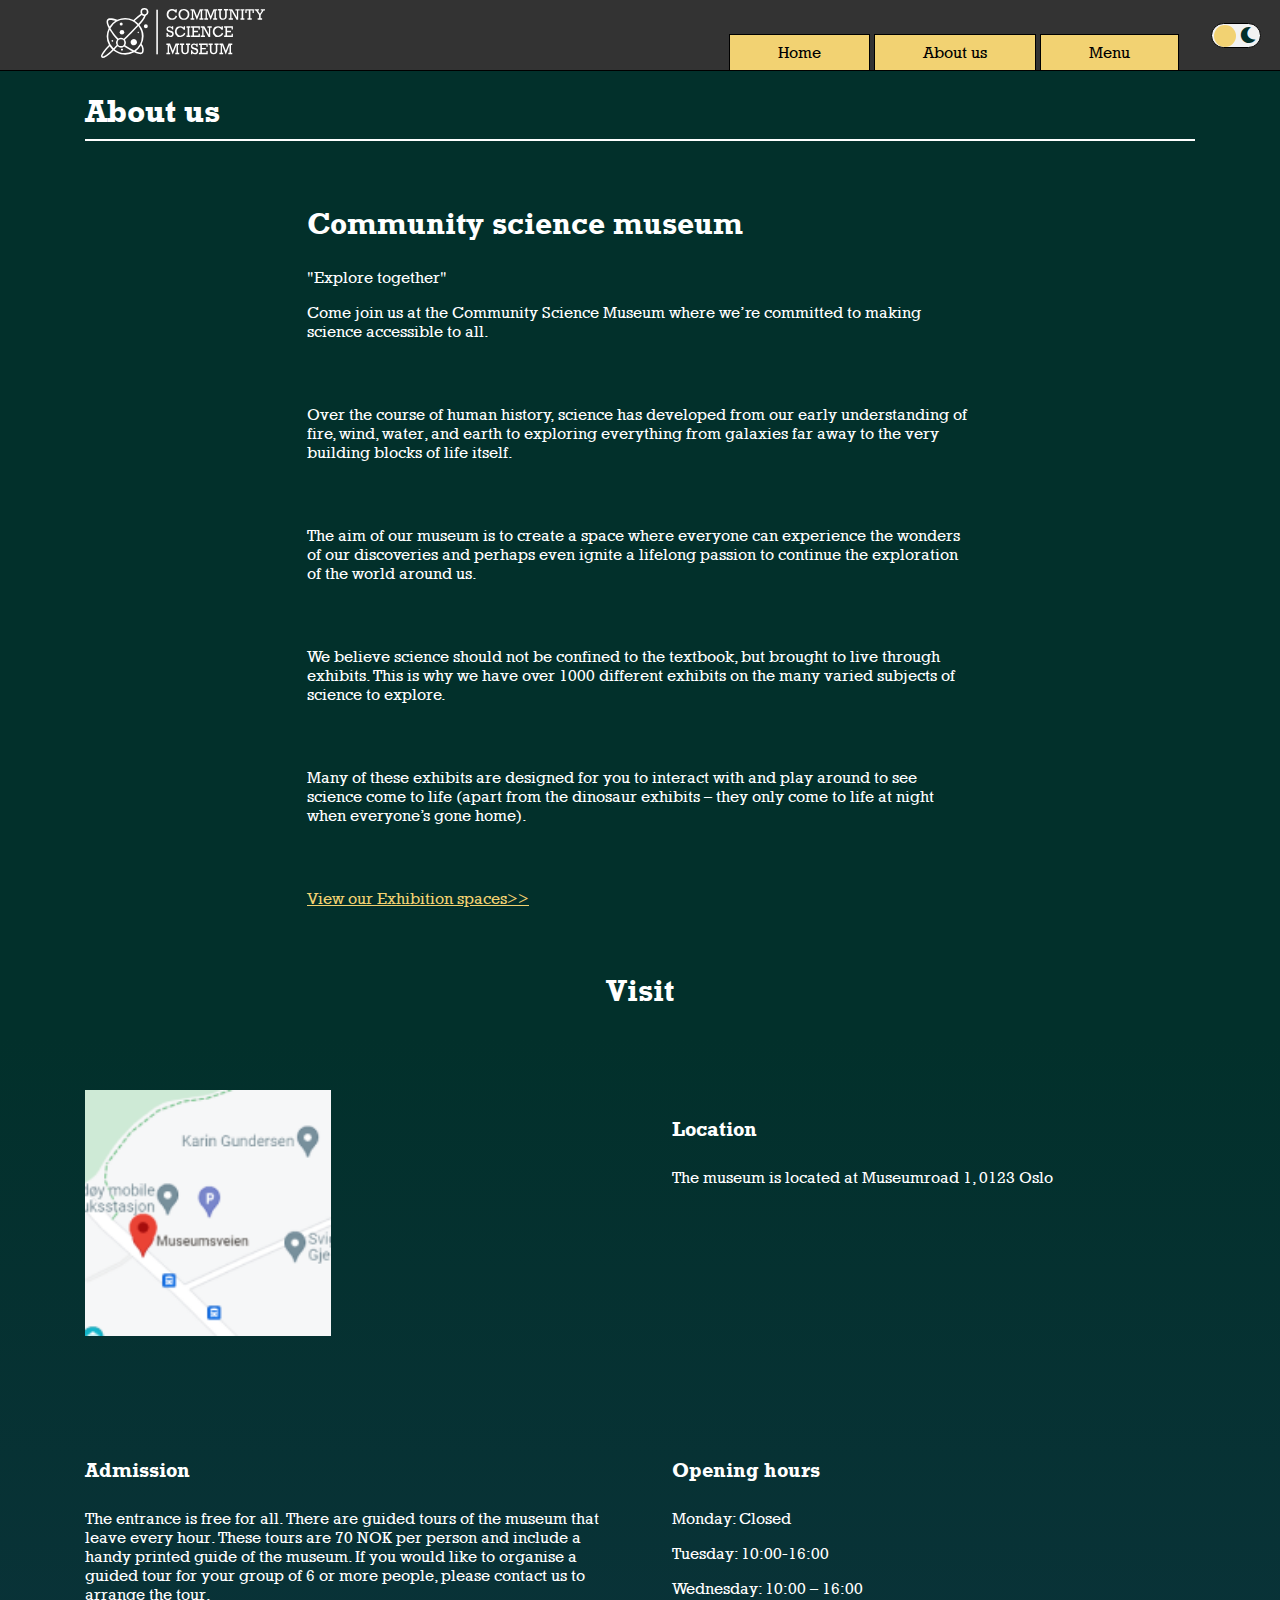
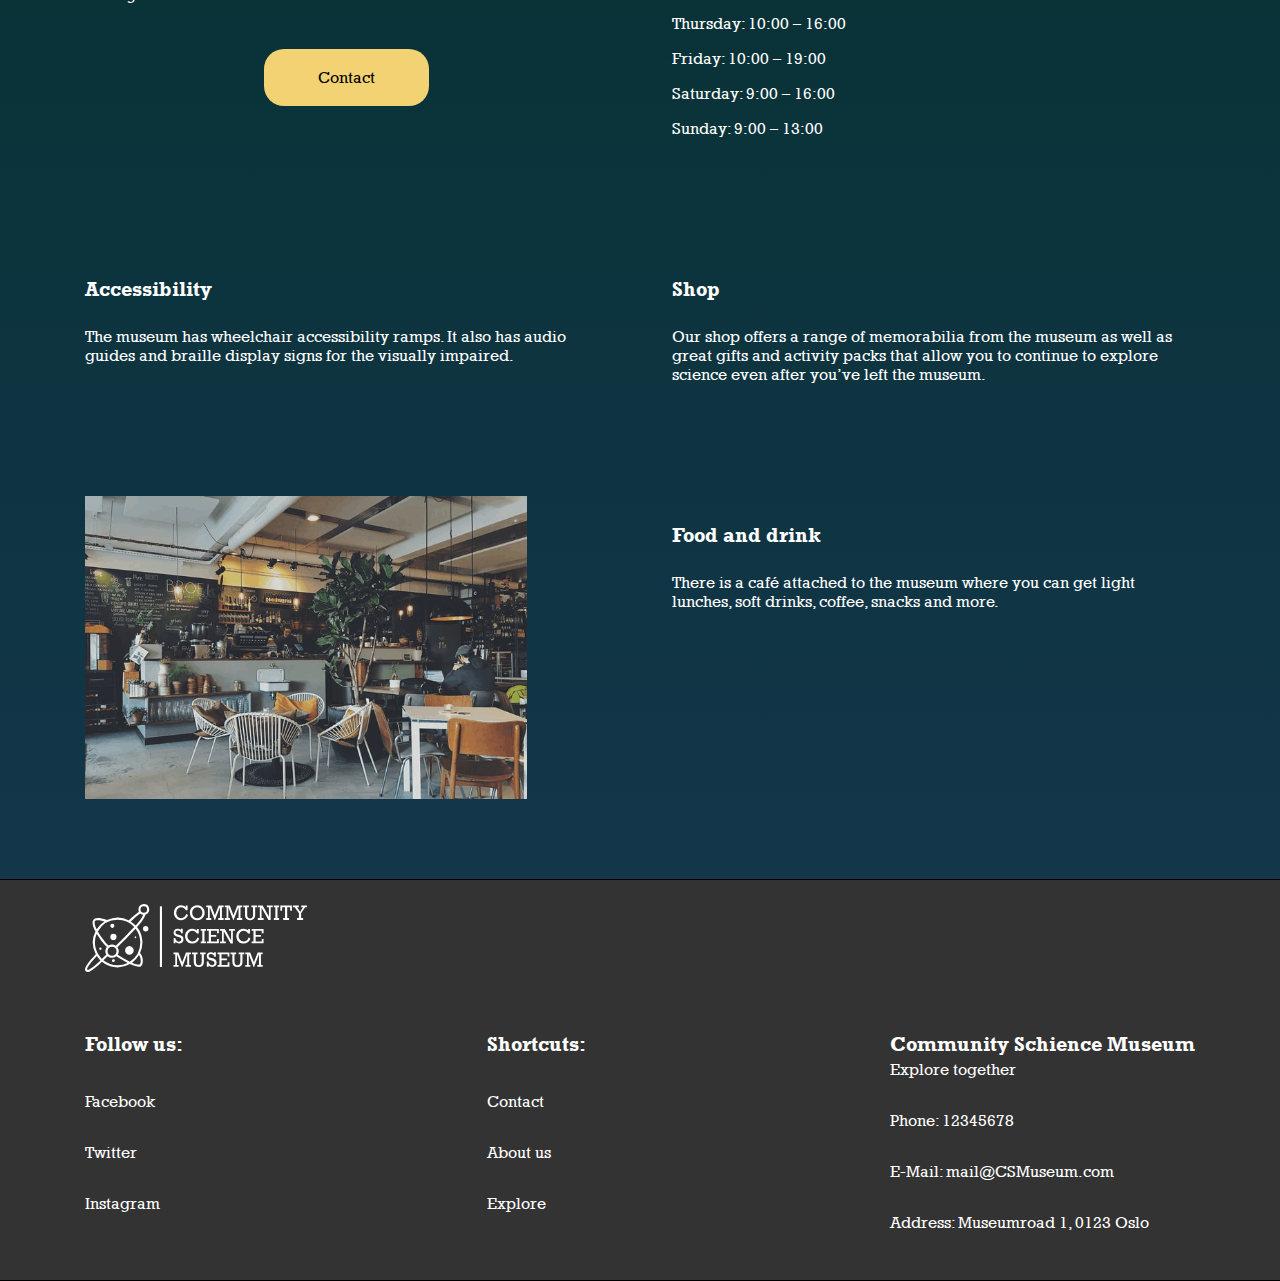
==== commit 8c297f5f: "Finished everything except homepage" ====
--- a/about-us.html
+++ b/about-us.html
@@ -78,8 +78,8 @@
         <div class="about-container">
           <h1 class="heading text">About us</h1>
           <div class="museum-container">
-            <h3 class="sub-heading text">Community science museum</h3>
-            <p class="slogan text">"Explore together"</p>
+            <h2 class="community-heading text">Community science museum</h2>
+            <p class="text">"Explore together"</p>
             <p class="info text">
               Come join us at the Community Science Museum where we’re committed
               to making science accessible to all.
@@ -112,72 +112,87 @@
               >View our Exhibition spaces>></a
             >
           </div>
-          <h2 class="sub-heading text">Visit</h2>
-          <div class="location">
-            <img
-              src="./assets/img/map-location.png"
-              alt="map"
-              class="location-pic"
-            />
-            <div class="location-info">
-              <h4 class="text sub-heading">Location</h4>
-              <p class="text">
-                The museum is located at Museumroad 1, 0123 Oslo
-              </p>
-            </div>
-          </div>
-          <div class="admission-opening-hours-flex-container">
-            <div class="admission">
-              <h4 class="sub-heading text">Admission</h4>
-              <p class="info text">
-                The entrance is free for all. There are guided tours of the
-                museum that leave every hour. These tours are 70 NOK per person
-                and include a handy printed guide of the museum. If you would
-                like to organise a guided tour for your group of 6 or more
-                people, please contact us to arrange the tour.
-              </p>
-              <a href="contact.html" class="about-button">Contact</a>
-            </div>
-            <div class="opening-hours">
-              <h4 class="sub-heading text">Opening hours</h4>
-              <p class="info text">Monday: Closed</p>
-              <p class="info text">Tuesday: 10:00-16:00</p>
-              <p class="info text">Wednesday: 10:00 – 16:00</p>
-              <p class="info text">Thursday: 10:00 – 16:00</p>
-              <p class="info text">Friday: 10:00 – 19:00</p>
-              <p class="info text">Saturday: 9:00 – 16:00</p>
-              <p class="info text">Sunday: 9:00 – 13:00</p>
-            </div>
-          </div>
-          <div class="accessebility-shop-flex-container">
-            <div class="accessibility">
-              <h4 class="sub-heading text">Accessibility</h4>
-              <p class="info text">
-                The museum has wheelchair accessibility ramps. It also has audio
-                guides and braille display signs for the visually impaired.
-              </p>
-            </div>
-            <div class="shop">
-              <h4 class="sub-heading text">Shop</h4>
-              <p class="info text">
-                Our shop offers a range of memorabilia from the museum as well
-                as great gifts and activity packs that allow you to continue to
-                explore science even after you’ve left the museum.
-              </p>
-            </div>
-          </div>
-          <div class="cafe">
-            <img
-              src="./assets/img/cafe-about.png"
-              alt="food and drink"
-              class="cafe-pic"
-            />
-            <div class="cafe-info">
-              <h4 class="text sub-heading">Food and drink</h4>
-              <p class="text">
-                There is a café attached to the museum where you can get light
-                lunches, soft drinks, coffee, snacks and more.
-              </p>
+          <h2 class="visit-heading text">Visit</h2>
+          <div class="row horisontal">
+            <div class="column">
+              <img src="./assets/img/map-location.png" alt="map" class="map" />
+            </div>
+            <div class="column">
+              <div>
+                <h4 class="text">Location</h4>
+                <p class="text">
+                  The museum is located at Museumroad 1, 0123 Oslo
+                </p>
+              </div>
+            </div>
+          </div>
+          <div class="row">
+            <div class="column">
+              <div>
+                <h4 class="text">Admission</h4>
+                <p class="text">
+                  The entrance is free for all. There are guided tours of the
+                  museum that leave every hour. These tours are 70 NOK per
+                  person and include a handy printed guide of the museum. If you
+                  would like to organise a guided tour for your group of 6 or
+                  more people, please contact us to arrange the tour.
+                </p>
+                <div class="button">
+                  <a href="contact.html" class="about-button">Contact</a>
+                </div>
+              </div>
+            </div>
+            <div class="column">
+              <div>
+                <h4 class="text">Opening hours</h4>
+                <p class="text">Monday: Closed</p>
+                <p class="text">Tuesday: 10:00-16:00</p>
+                <p class="text">Wednesday: 10:00 – 16:00</p>
+                <p class="text">Thursday: 10:00 – 16:00</p>
+                <p class="text">Friday: 10:00 – 19:00</p>
+                <p class="text">Saturday: 9:00 – 16:00</p>
+                <p class="text">Sunday: 9:00 – 13:00</p>
+              </div>
+            </div>
+          </div>
+          <div class="row">
+            <div class="column">
+              <div>
+                <h4 class="text">Accessibility</h4>
+                <p class="text">
+                  The museum has wheelchair accessibility ramps. It also has
+                  audio guides and braille display signs for the visually
+                  impaired.
+                </p>
+              </div>
+            </div>
+            <div class="column">
+              <div>
+                <h4 class="text">Shop</h4>
+                <p class="text">
+                  Our shop offers a range of memorabilia from the museum as well
+                  as great gifts and activity packs that allow you to continue
+                  to explore science even after you’ve left the museum.
+                </p>
+              </div>
+            </div>
+          </div>
+          <div class="row horisontal">
+            <div class="column">
+              <img
+                src="./assets/img/cafe-about.png"
+                alt="food and drink"
+                class="cafe-pic"
+              />
+            </div>
+            <div class="column">
+              <div>
+                <h4 class="text">Food and drink</h4>
+                <p class="text">
+                  There is a café attached to the museum where you can get light
+                  lunches, soft drinks, coffee, snacks and more.
+                </p>
+              </div>
             </div>
           </div>
         </div>
@@ -218,7 +233,7 @@
               <p class="footer-slogan">Explore together</p>
               <p>Phone: 12345678</p>
               <p>E-Mail: mail@CSMuseum.com</p>
-              <p>Adsress: Museumroad 1, 0123 Oslo</p>
+              <p>Address: Museumroad 1, 0123 Oslo</p>
             </div>
           </div>
         </div>
--- a/css/header.css
+++ b/css/header.css
@@ -2,6 +2,7 @@
   width: 100%;
   background-color: #333;
   padding: 0.5rem 0;
+  border-bottom: 1px solid #000;
 }
 
 .header-content {
@@ -126,7 +127,7 @@
 
 #light-switch:checked + .theme .header {
   background-color: #f2f2f2;
-  border-bottom: 1px solid #000;
+  /* border-bottom: 1px solid #000; */
 }
 
 #light-switch:checked + .theme .header .logo-black {
@@ -169,6 +170,7 @@
 
   .navigation-desktop {
     position: relative;
+    align-self: flex-end;
   }
 
   .navigation-item {
@@ -201,7 +203,7 @@
     list-style-type: none;
     flex-direction: column;
     right: 0;
-    top: 1.67rem;
+    top: 0.7rem;
   }
 
   .dropdown-menu-desktop li {
--- a/css/about.css
+++ b/css/about.css
@@ -6,10 +6,13 @@
   font-size: 20px;
 }
 
+h4 {
+  font-size: 20px;
+}
+
 .about-container {
   max-width: 93%;
   margin: 0 auto;
-  text-align: center;
 }
 
 .heading {
@@ -18,8 +21,14 @@
   width: 100%;
 }
 
-.slogan {
-  margin-top: -1rem;
+.community-heading {
+  text-align: left;
+  margin-top: 4rem;
+}
+
+.visit-heading {
+  text-align: center;
+  margin-top: 4rem;
 }
 
 .text {
@@ -28,32 +37,11 @@
 
 .info {
   text-align: left;
-  margin-bottom: 2rem;
+  margin-bottom: 4rem;
 }
 
 .link {
   color: #f2d272;
-}
-
-.sub-heading {
-  margin-top: 4rem;
-}
-
-.location {
-  display: flex;
-  flex-direction: row;
-  justify-content: space-between;
-}
-
-.location-info {
-  display: flex;
-  flex-direction: column;
-  text-align: left;
-  margin-left: 2rem;
-}
-
-.location-pic {
-  margin-top: 4rem;
 }
 
 .about-button {
@@ -70,104 +58,70 @@
   border: 3px solid #000;
 }
 
-.info {
-  text-align: left;
+.button {
+  text-align: center;
+  margin: 4rem 0;
 }
 
-.cafe {
+.row {
   display: flex;
+  flex-direction: column;
+}
+
+.horisontal {
   flex-direction: row;
-  justify-content: space-between;
+}
+
+.column {
+  margin: 1rem 0;
+  display: flex;
+  flex-direction: column;
+  justify-content: center;
+}
+
+.horisontal .column:first-of-type {
+  margin-right: 2rem;
+}
+
+.map {
+  width: 100%;
 }
 
 .cafe-pic {
-  width: 50%;
-  height: 50%;
-  margin: 4rem 2rem 2rem 0;
-}
-
-.cafe-info {
-  display: flex;
-  flex-direction: column;
-  text-align: left;
-  margin-left: 0.5rem;
+  width: 100%;
 }
 
 @media screen and (min-width: 767px) {
-  .heading {
-    text-align: left;
-  }
-
-  .admission-opening-hours-flex-container {
-    display: flex;
-    flex-direction: row;
-    justify-content: space-between;
-  }
-
-  .accessebility-shop-flex-container {
-    display: flex;
-    flex-direction: row;
-    justify-content: space-between;
-  }
-
   .about-container {
     max-width: 1110px;
   }
 
   .museum-container {
-    width: 50%;
+    width: 60%;
     margin: 0 auto;
-  }
-
-  .admission {
-    width: 40%;
-  }
-
-  .accessibility {
-    width: 40%;
-  }
-
-  .shop {
-    width: 40%;
-  }
-
-  .opening-hours {
-    width: 30%;
-  }
-
-  .sub-heading {
-    text-align: center;
-    margin-top: 8rem;
-  }
-
-  .location {
-    justify-content: space-around;
-    width: 30%;
-  }
-
-  .location-info {
-    margin-left: 1rem;
   }
 
   .visit-heading {
     text-align: center;
   }
 
-  .cafe-pic {
-    width: 30%;
-    margin-right: 0;
+  .row {
+    margin: 4rem auto;
+    display: grid;
+    grid-template-columns: repeat(2, 1fr);
+    column-gap: 4rem;
   }
 
-  .cafe-info {
-    width: 40%;
-    margin-left: 0;
+  .column {
+    flex-direction: row;
+    justify-content: space-between;
   }
 
-  .cafe {
-    justify-content: space-around;
+  .map {
+    width: 50%;
   }
 
-  .info {
-    margin-left: 1rem;
+  .cafe-pic {
+    width: 90%;
   }
 }
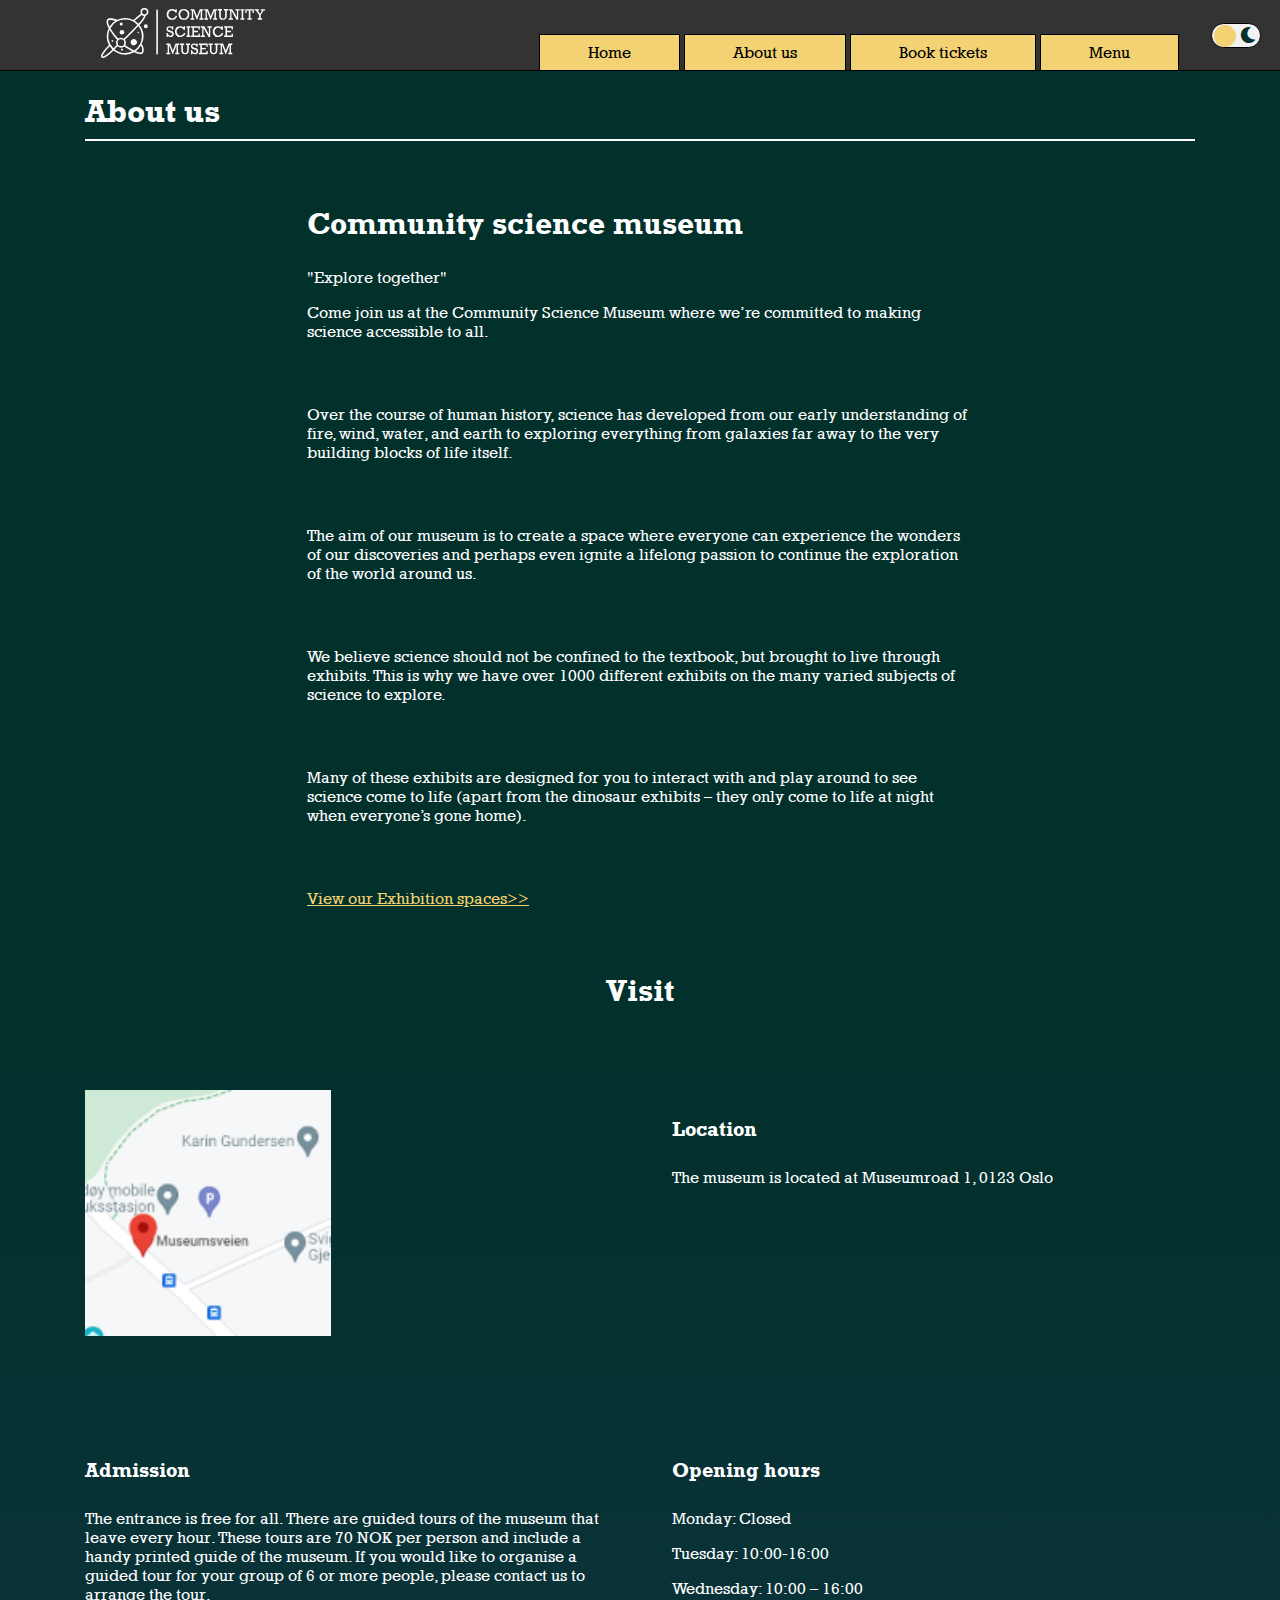
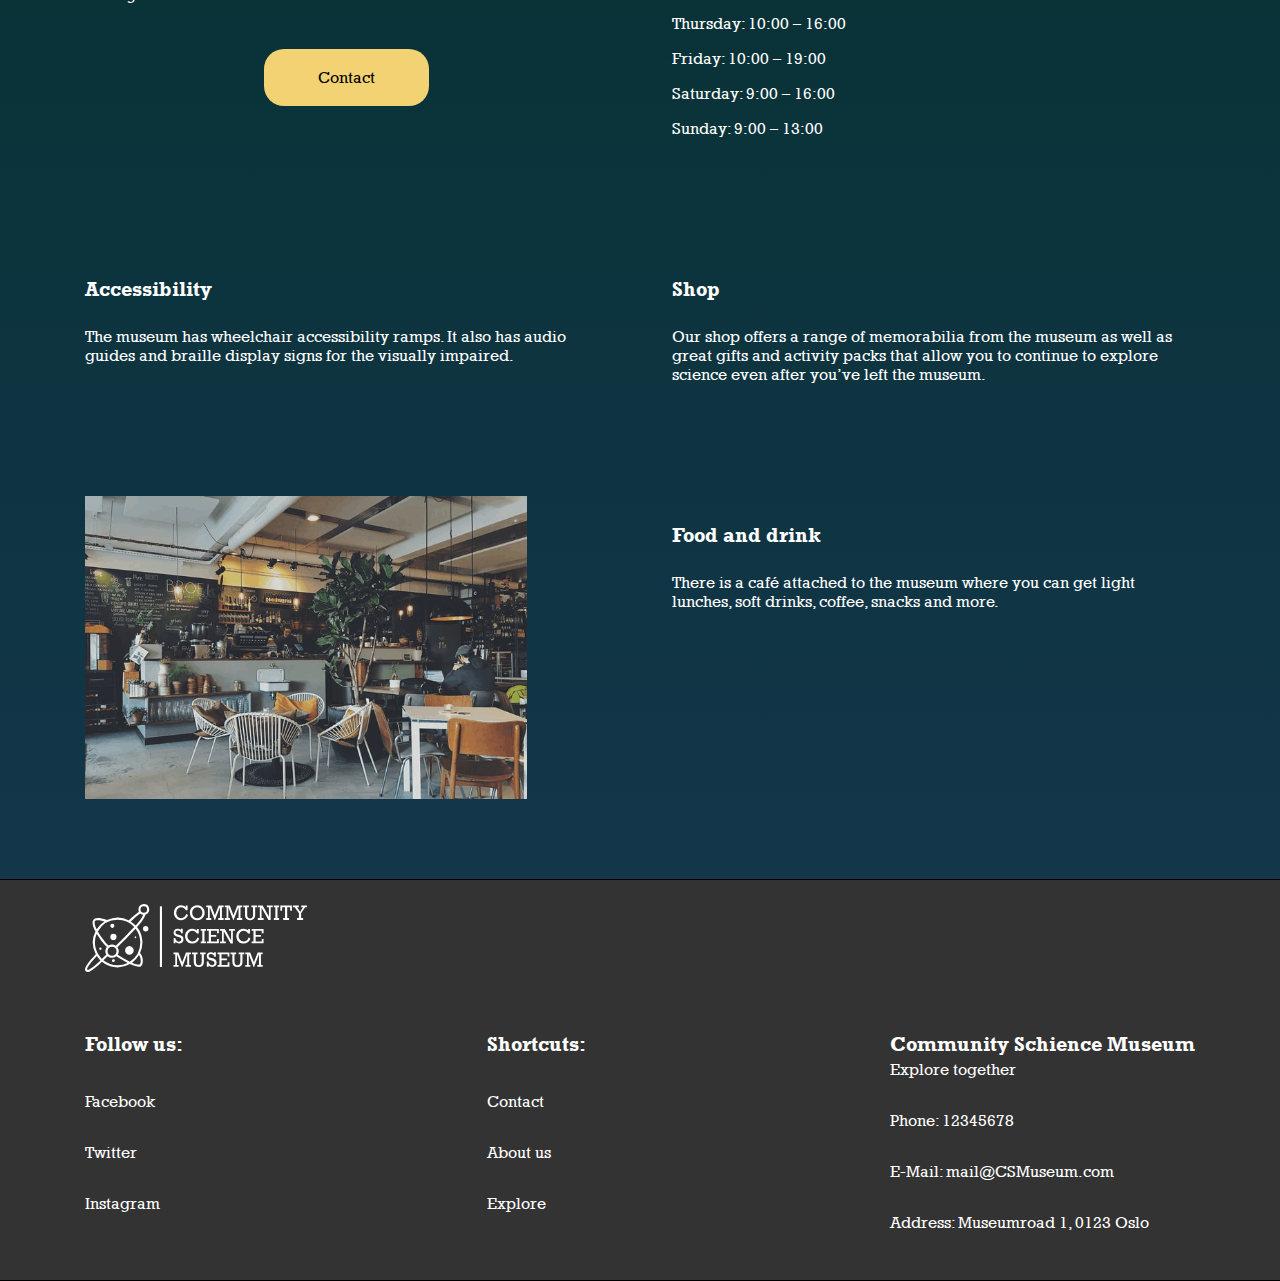
==== commit 229d3262: "fixed header" ====
--- a/about-us.html
+++ b/about-us.html
@@ -15,7 +15,23 @@
     <link rel="stylesheet" href="./css/header.css" />
     <link rel="stylesheet" href="./css/footer.css" />
     <link rel="stylesheet" href="./css/about.css" />
-    <title>about</title>
+    <!-- Hotjar Tracking Code for https://pensive-poincare-1a7756.netlify.app/ -->
+    <script>
+      (function (h, o, t, j, a, r) {
+        h.hj =
+          h.hj ||
+          function () {
+            (h.hj.q = h.hj.q || []).push(arguments);
+          };
+        h._hjSettings = { hjid: 2885461, hjsv: 6 };
+        a = o.getElementsByTagName("head")[0];
+        r = o.createElement("script");
+        r.async = 1;
+        r.src = t + h._hjSettings.hjid + j + h._hjSettings.hjsv;
+        a.appendChild(r);
+      })(window, document, "https://static.hotjar.com/c/hotjar-", ".js?sv=");
+    </script>
+    <title>About us-Community science museum</title>
   </head>
   <body>
     <label for="light-switch" class="light-switch-icon moon"
@@ -41,6 +57,7 @@
                 <li><a href="special-events.html">Special events</a></li>
                 <li><a href="contact.html">Contact</a></li>
                 <li><a href="about-us.html">About us</a></li>
+                <li><a href="store.html">Book tickets</a></li>
               </ul>
             </div>
           </div>
@@ -61,6 +78,7 @@
           <div class="navigation-desktop desktop-only">
             <a href="/" class="navigation-item">Home</a>
             <a href="about-us.html" class="navigation-item">About us</a>
+            <a href="./store.html" class="navigation-item">Book tickets</a>
             <label class="menu-desktop navigation-item" for="menu-desktop"
               >Menu</label
             >
--- a/css/styles.css
+++ b/css/styles.css
@@ -122,7 +122,6 @@
 }
 
 .home-page-button {
-  margin: 2rem 0;
   padding: 1rem 3.2rem;
   background-color: #f2d272;
   text-decoration: none;
@@ -140,15 +139,90 @@
   padding: 1rem;
 }
 
-.special-events {
+.special-events-background {
   background-image: url("../assets/img/special-events-banner.png");
-  height: 543px;
-  width: 100%;
   background-position: center;
   background-repeat: no-repeat;
   background-size: cover;
-  display: flex;
   filter: blur(4px);
+  position: absolute;
+  top: 0;
+  left: 0;
+  right: 0;
+  bottom: 0;
+  z-index: 0;
+}
+
+.special-events-content {
+  z-index: 2;
+  width: 93%;
+  height: 100%;
+  margin: 0 auto;
+  background-color: #00000050;
+  border-radius: 20px;
+  padding: 1rem;
+}
+
+.special-events {
+  display: flex;
+  position: relative;
+  width: 100%;
+  padding: 2rem 0;
+}
+
+.events-heading {
+  color: #fff;
+  padding-bottom: 0.5rem;
+  border-bottom: 2px solid #fff;
+  width: 100%;
+  text-align: center;
+}
+
+.event-info {
+  text-align: center;
+}
+
+.special-events-pics {
+  display: flex;
+  flex-direction: row;
+  justify-content: space-around;
+  flex-wrap: wrap;
+  align-items: center;
+}
+
+.event-content {
+  width: 45%;
+  height: 45%;
+  position: relative;
+}
+
+.event-content:last-of-type {
+  margin-top: 1rem;
+}
+
+.event-pic {
+  width: 100%;
+  height: 100%;
+}
+
+.event-content span {
+  position: absolute;
+  top: 2rem;
+  left: 0;
+  right: 0;
+  display: flex;
+  justify-content: center;
+  align-items: flex-start;
+  color: #fff;
+}
+
+.read-more {
+  display: flex;
+  justify-content: center;
+}
+
+.read-more-button {
+  padding: 1rem 2.5rem;
 }
 
 @media screen and (min-width: 767px) {
@@ -193,4 +267,37 @@
   .explore-exhibition {
     margin: 6rem 0;
   }
-}
+
+  .special-events-content {
+    max-width: 1110px;
+  }
+
+  .event-content {
+    width: 30%;
+  }
+
+  .event-content:last-of-type {
+    margin: 0;
+  }
+
+  .event-pic {
+    width: 100%;
+    padding: 1rem;
+  }
+
+  .energy-pic {
+    margin: 0;
+  }
+
+  .events-heading {
+    text-align: left;
+  }
+
+  .event-info {
+    font-size: 18px;
+  }
+
+  .event-content span {
+    top: 4rem;
+  }
+}
--- a/css/header.css
+++ b/css/header.css
@@ -39,6 +39,7 @@
 }
 
 .app-navigation-drawer {
+  top: 2.3rem;
   display: none;
   background: #333;
   padding: 1em;
